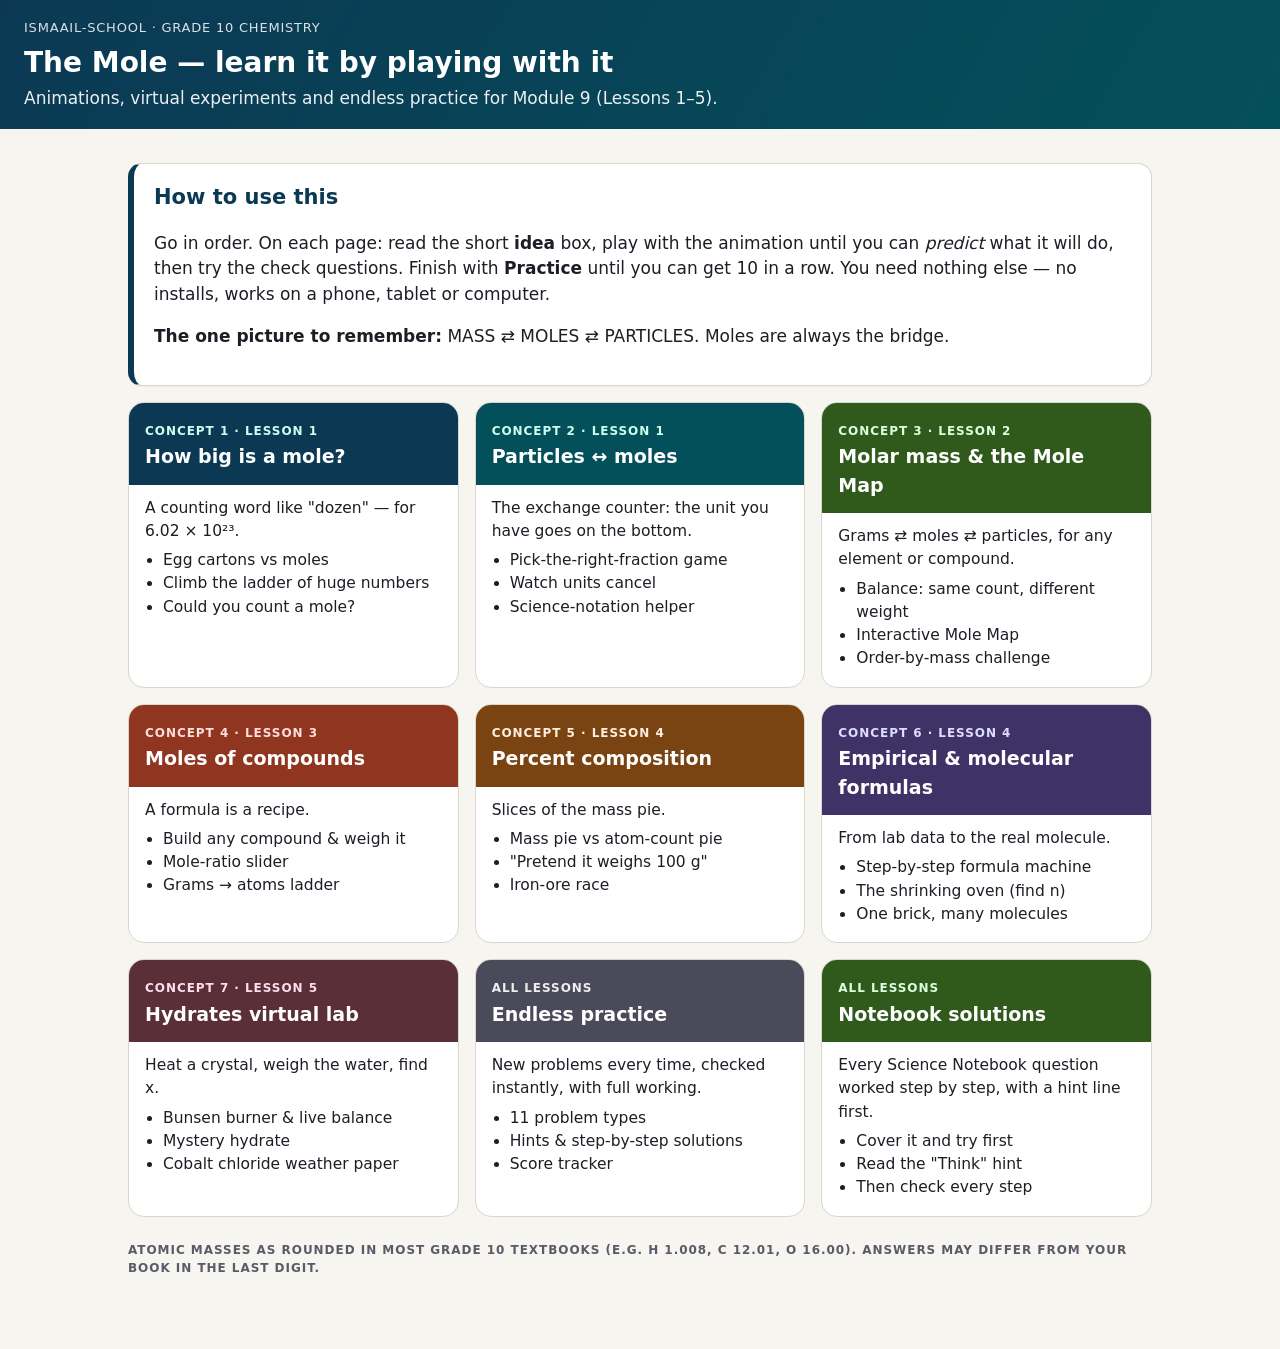
==== Grade 10 Chemistry/index.html @ f4446333 "Add Grade 10 Chemistry: The Mole interactive lessons Eight animated, interactive pages (one per conc" ====
<!DOCTYPE html>
<html lang="en"><head><meta charset="utf-8"><meta name="viewport" content="width=device-width,initial-scale=1">
<title>Grade 10 Chemistry — The Mole (interactive)</title>
<link rel="stylesheet" href="assets/style.css"><style>
.grid{display:grid;grid-template-columns:repeat(auto-fill,minmax(290px,1fr));gap:16px;margin-top:16px}
.tile{display:block;background:#fff;border:1px solid var(--line);border-radius:16px;overflow:hidden;text-decoration:none;color:var(--ink);transition:transform .15s,box-shadow .15s}
.tile:hover{transform:translateY(-3px);box-shadow:0 8px 20px rgba(0,0,0,.08)}
.tile .band{color:#fff;padding:14px 16px}
.tile .band b{font-size:19px;display:block}
.tile .body{padding:12px 16px 16px;font-size:15.5px}
.tile .body ul{margin:6px 0 0;padding-left:18px}
</style></head><body>
<header class="top" style="background:linear-gradient(120deg,#0b3954,#04505a)"><div class="crumb">Ismaail-School · Grade 10 Chemistry</div>
<h1>The Mole — learn it by playing with it</h1><p>Animations, virtual experiments and endless practice for Module 9 (Lessons 1–5).</p></header>
<main>
<section class="card idea"><h2>How to use this</h2>
<p>Go in order. On each page: read the short <b>idea</b> box, play with the animation until you can <i>predict</i> what it will do, then try the check questions. Finish with <b>Practice</b> until you can get 10 in a row. You need nothing else — no installs, works on a phone, tablet or computer.</p>
<p><b>The one picture to remember:</b> MASS ⇄ MOLES ⇄ PARTICLES. Moles are always the bridge.</p></section>
<div class="grid">
<a class="tile" href="1-how-big-is-a-mole.html"><div class="band" style="background:#0b3954"><span class="tag" style="color:#cfe">Concept 1 · Lesson 1</span><b>How big is a mole?</b></div><div class="body">A counting word like "dozen" — for 6.02 × 10²³.<ul><li>Egg cartons vs moles</li><li>Climb the ladder of huge numbers</li><li>Could you count a mole?</li></ul></div></a>
<a class="tile" href="2-particles-and-moles.html"><div class="band" style="background:#04505a"><span class="tag" style="color:#cfe">Concept 2 · Lesson 1</span><b>Particles ↔ moles</b></div><div class="body">The exchange counter: the unit you have goes on the bottom.<ul><li>Pick-the-right-fraction game</li><li>Watch units cancel</li><li>Science-notation helper</li></ul></div></a>
<a class="tile" href="3-mole-map.html"><div class="band" style="background:#2f5a1c"><span class="tag" style="color:#dfd">Concept 3 · Lesson 2</span><b>Molar mass & the Mole Map</b></div><div class="body">Grams ⇄ moles ⇄ particles, for any element or compound.<ul><li>Balance: same count, different weight</li><li>Interactive Mole Map</li><li>Order-by-mass challenge</li></ul></div></a>
<a class="tile" href="4-moles-of-compounds.html"><div class="band" style="background:#8f3520"><span class="tag" style="color:#fdd">Concept 4 · Lesson 3</span><b>Moles of compounds</b></div><div class="body">A formula is a recipe.<ul><li>Build any compound & weigh it</li><li>Mole-ratio slider</li><li>Grams → atoms ladder</li></ul></div></a>
<a class="tile" href="5-percent-composition.html"><div class="band" style="background:#7a4412"><span class="tag" style="color:#fed">Concept 5 · Lesson 4</span><b>Percent composition</b></div><div class="body">Slices of the mass pie.<ul><li>Mass pie vs atom-count pie</li><li>"Pretend it weighs 100 g"</li><li>Iron-ore race</li></ul></div></a>
<a class="tile" href="6-empirical-molecular.html"><div class="band" style="background:#3f3266"><span class="tag" style="color:#ddf">Concept 6 · Lesson 4</span><b>Empirical & molecular formulas</b></div><div class="body">From lab data to the real molecule.<ul><li>Step-by-step formula machine</li><li>The shrinking oven (find n)</li><li>One brick, many molecules</li></ul></div></a>
<a class="tile" href="7-hydrates-lab.html"><div class="band" style="background:#5a2f38"><span class="tag" style="color:#fde">Concept 7 · Lesson 5</span><b>Hydrates virtual lab</b></div><div class="body">Heat a crystal, weigh the water, find x.<ul><li>Bunsen burner & live balance</li><li>Mystery hydrate</li><li>Cobalt chloride weather paper</li></ul></div></a>
<a class="tile" href="8-practice.html"><div class="band" style="background:#4a4a5a"><span class="tag" style="color:#eee">All lessons</span><b>Endless practice</b></div><div class="body">New problems every time, checked instantly, with full working.<ul><li>11 problem types</li><li>Hints & step-by-step solutions</li><li>Score tracker</li></ul></div></a>
<a class="tile" href="Notebook-Solutions.html"><div class="band" style="background:#2f5a1c"><span class="tag" style="color:#dfd">All lessons</span><b>Notebook solutions</b></div><div class="body">Every Science Notebook question worked step by step, with a hint line first.<ul><li>Cover it and try first</li><li>Read the "Think" hint</li><li>Then check every step</li></ul></div></a>
</div>
<p class="tag" style="margin-top:24px">Atomic masses as rounded in most Grade 10 textbooks (e.g. H 1.008, C 12.01, O 16.00). Answers may differ from your book in the last digit.</p>
</main></body></html>
---- Grade 10 Chemistry/assets/style.css ----
:root{
  --navy:#0b3954; --teal:#04505a; --green:#2f5a1c; --rust:#8f3520; --amber:#7a4412; --violet:#3f3266; --plum:#5a2f38; --grey:#4a4a5a;
  --bg:#f7f5f0; --card:#ffffff; --ink:#1d1d26; --muted:#5a5a68; --line:#d9d6cc;
  --accent:var(--navy);
}
*{box-sizing:border-box}
html,body{margin:0}
body{font-family:system-ui,-apple-system,"Segoe UI",Roboto,Carlito,sans-serif;background:var(--bg);color:var(--ink);line-height:1.5;font-size:17px}
a{color:var(--teal)}
header.top{background:var(--accent);color:#fff;padding:18px 24px}
header.top .crumb{font-size:13px;opacity:.85;letter-spacing:.06em;text-transform:uppercase}
header.top .crumb a{color:#fff}
header.top h1{margin:4px 0 2px;font-size:28px}
header.top p{margin:0;opacity:.92}
main{max-width:1060px;margin:0 auto;padding:18px 18px 60px}
.card{background:var(--card);border:1px solid var(--line);border-radius:14px;padding:18px 20px;margin:16px 0;box-shadow:0 1px 2px rgba(0,0,0,.04)}
.card h2{margin:0 0 6px;font-size:21px;color:var(--accent)}
.card h3{margin:12px 0 6px;font-size:17px}
.idea{border-left:6px solid var(--accent);background:#fff}
.hint{background:#fff7e8;border-left:6px solid var(--amber);padding:10px 14px;border-radius:8px;margin:10px 0}
.trap{background:#fdeeee;border-left:6px solid var(--rust);padding:10px 14px;border-radius:8px;margin:10px 0}
.row{display:flex;gap:14px;flex-wrap:wrap;align-items:center}
.grow{flex:1 1 280px}
label{font-weight:600;font-size:15px}
input[type=number],input[type=text],select{font:inherit;padding:8px 10px;border:1.5px solid var(--line);border-radius:8px;background:#fff;min-width:0}
input[type=range]{width:100%;accent-color:var(--accent)}
button{font:inherit;font-weight:600;padding:9px 16px;border-radius:9px;border:0;background:var(--accent);color:#fff;cursor:pointer}
button.ghost{background:#fff;color:var(--accent);border:1.5px solid var(--accent)}
button:disabled{opacity:.45;cursor:default}
button:focus-visible,input:focus-visible,select:focus-visible{outline:3px solid #f0b429;outline-offset:2px}
.big{font-size:30px;font-weight:700;color:var(--accent)}
.mono{font-family:ui-monospace,Menlo,Consolas,monospace}
.steps{counter-reset:s;list-style:none;padding:0;margin:8px 0}
.steps li{counter-increment:s;padding:8px 10px 8px 44px;position:relative;border-radius:8px;margin:5px 0;background:#f3f2ee;opacity:.35;transition:opacity .4s,background .4s}
.steps li::before{content:counter(s);position:absolute;left:10px;top:8px;width:24px;height:24px;border-radius:50%;background:var(--accent);color:#fff;font-size:14px;display:grid;place-items:center;font-weight:700}
.steps li.on{opacity:1;background:#eaf3f7}
.steps li.done{opacity:1}
.frac{display:inline-flex;flex-direction:column;align-items:center;vertical-align:middle;margin:0 4px;line-height:1.15}
.frac>span:first-child{border-bottom:2px solid currentColor;padding:0 4px}
.frac>span:last-child{padding:0 4px}
.cancel{text-decoration:line-through;text-decoration-color:var(--rust);text-decoration-thickness:2.5px}
svg{max-width:100%;height:auto;display:block}
.chips{display:flex;flex-wrap:wrap;gap:6px}
.chip{padding:5px 11px;border-radius:20px;border:1.5px solid var(--accent);background:#fff;color:var(--accent);font-weight:600;cursor:pointer;font-size:15px}
.chip.sel{background:var(--accent);color:#fff}
.ok{color:var(--green);font-weight:700}.bad{color:var(--rust);font-weight:700}
table{border-collapse:collapse;width:100%;font-size:15px}
th,td{border:1px solid var(--line);padding:6px 8px;text-align:left}
th{background:#efede6}
footer.nav{display:flex;justify-content:space-between;gap:10px;margin-top:26px}
footer.nav a{background:#fff;border:1.5px solid var(--line);padding:10px 14px;border-radius:10px;text-decoration:none;font-weight:600}
.tag{display:inline-block;font-size:12px;font-weight:700;letter-spacing:.08em;text-transform:uppercase;color:var(--muted)}
@media (max-width:640px){header.top h1{font-size:23px}.big{font-size:24px}body{font-size:16px}}
@media (prefers-reduced-motion:reduce){*{transition:none!important;animation:none!important}}
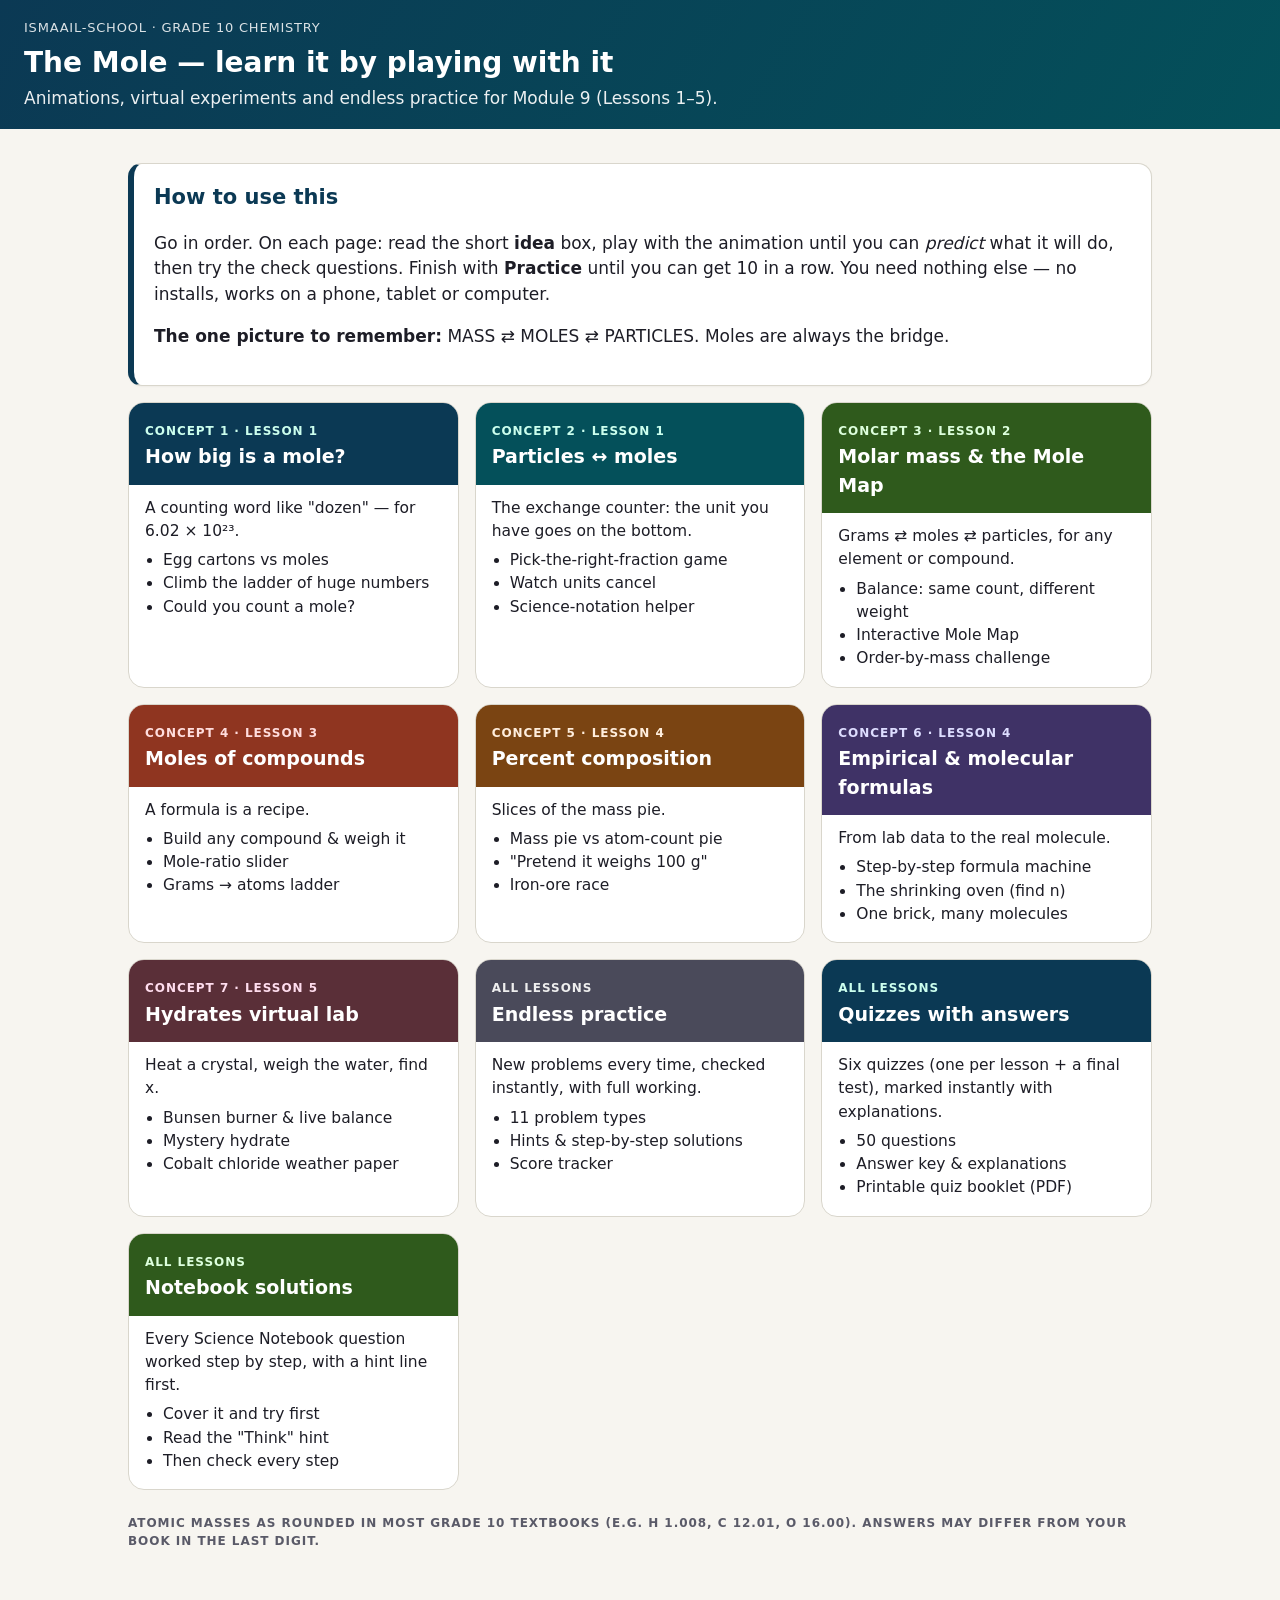
==== commit bd590854: "Add quizzes with answers for The Mole Six quizzes (one per lesson plus a final test, 50 questions) w" ====
--- a/Grade 10 Chemistry/index.html
+++ b/Grade 10 Chemistry/index.html
@@ -25,6 +25,7 @@
 <a class="tile" href="6-empirical-molecular.html"><div class="band" style="background:#3f3266"><span class="tag" style="color:#ddf">Concept 6 · Lesson 4</span><b>Empirical & molecular formulas</b></div><div class="body">From lab data to the real molecule.<ul><li>Step-by-step formula machine</li><li>The shrinking oven (find n)</li><li>One brick, many molecules</li></ul></div></a>
 <a class="tile" href="7-hydrates-lab.html"><div class="band" style="background:#5a2f38"><span class="tag" style="color:#fde">Concept 7 · Lesson 5</span><b>Hydrates virtual lab</b></div><div class="body">Heat a crystal, weigh the water, find x.<ul><li>Bunsen burner & live balance</li><li>Mystery hydrate</li><li>Cobalt chloride weather paper</li></ul></div></a>
 <a class="tile" href="8-practice.html"><div class="band" style="background:#4a4a5a"><span class="tag" style="color:#eee">All lessons</span><b>Endless practice</b></div><div class="body">New problems every time, checked instantly, with full working.<ul><li>11 problem types</li><li>Hints & step-by-step solutions</li><li>Score tracker</li></ul></div></a>
+<a class="tile" href="9-quizzes.html"><div class="band" style="background:#0b3954"><span class="tag" style="color:#cfe">All lessons</span><b>Quizzes with answers</b></div><div class="body">Six quizzes (one per lesson + a final test), marked instantly with explanations.<ul><li>50 questions</li><li>Answer key & explanations</li><li>Printable quiz booklet (PDF)</li></ul></div></a>
 <a class="tile" href="Notebook-Solutions.html"><div class="band" style="background:#2f5a1c"><span class="tag" style="color:#dfd">All lessons</span><b>Notebook solutions</b></div><div class="body">Every Science Notebook question worked step by step, with a hint line first.<ul><li>Cover it and try first</li><li>Read the "Think" hint</li><li>Then check every step</li></ul></div></a>
 </div>
 <p class="tag" style="margin-top:24px">Atomic masses as rounded in most Grade 10 textbooks (e.g. H 1.008, C 12.01, O 16.00). Answers may differ from your book in the last digit.</p>
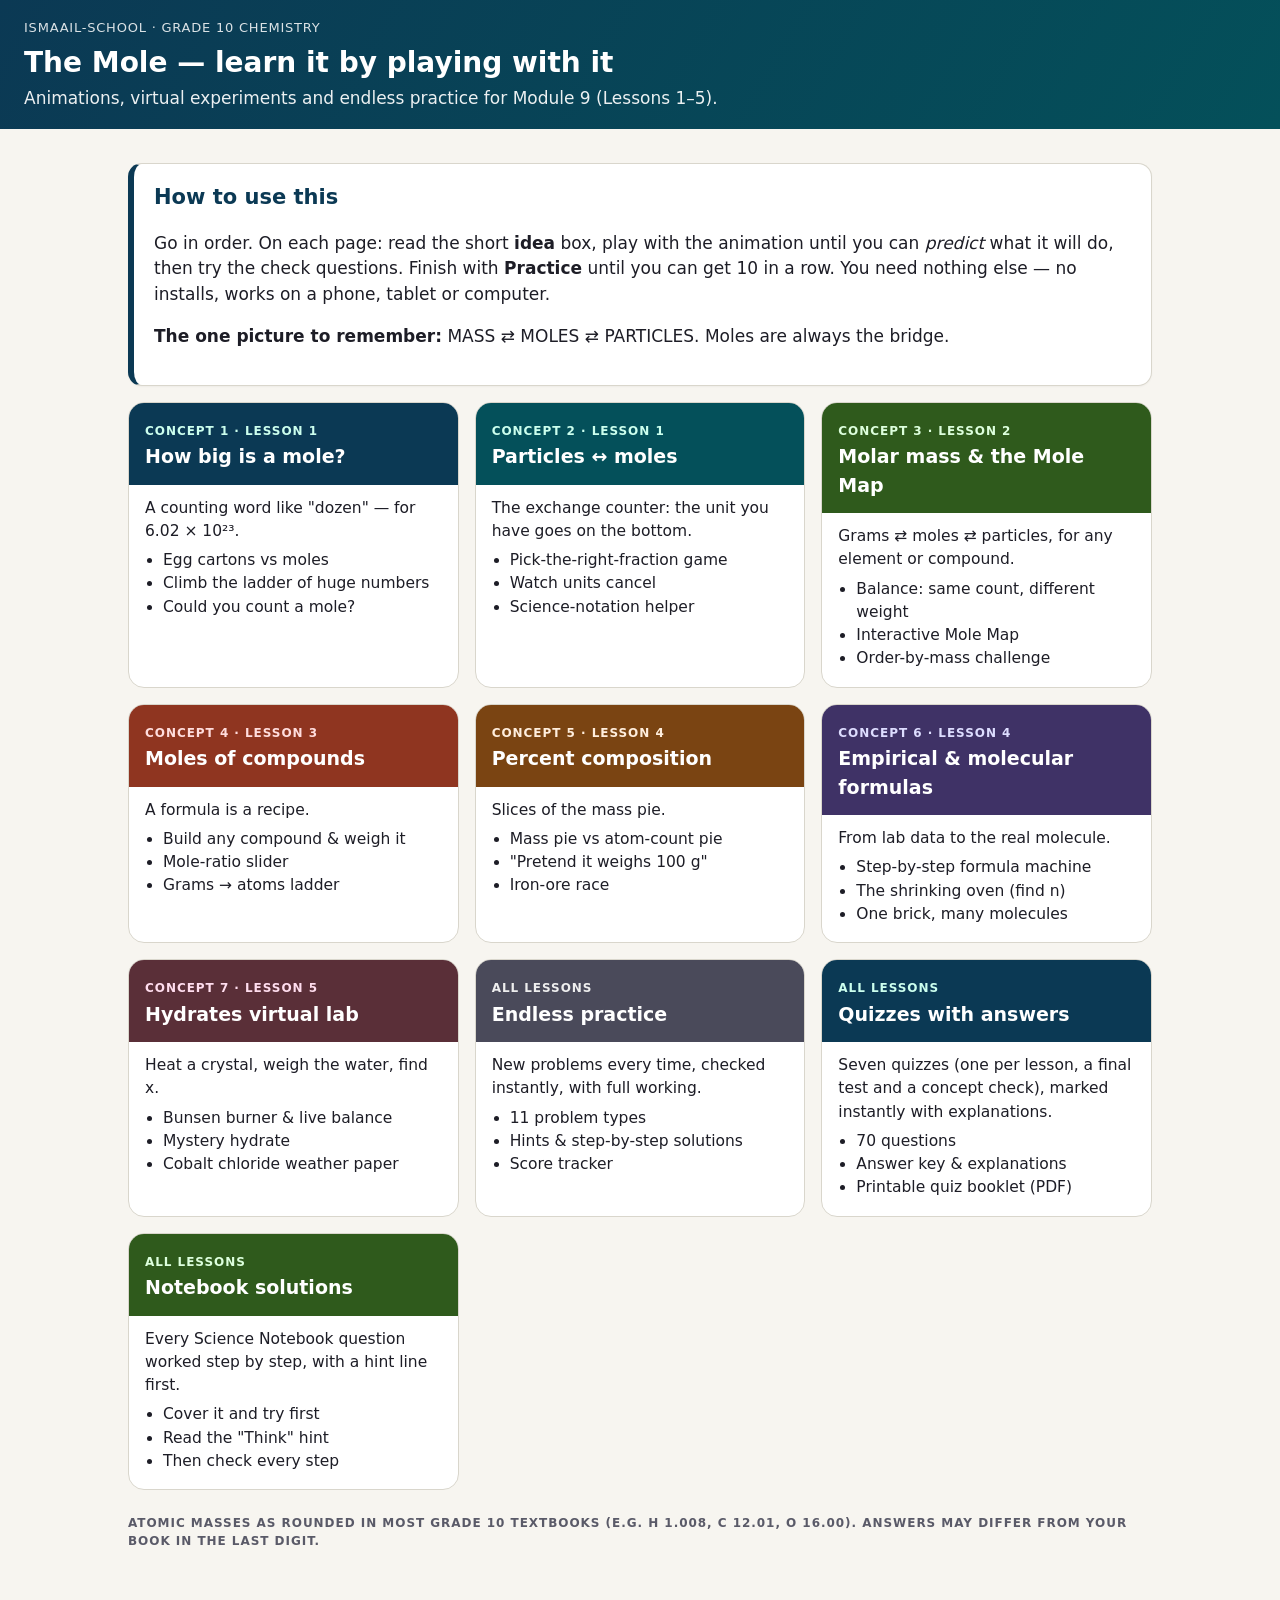
==== commit f1e9ca1f: "Add 20-question Concept Check quiz Covers every concept in The Mole, including the amu-vs-grams trap" ====
--- a/Grade 10 Chemistry/index.html
+++ b/Grade 10 Chemistry/index.html
@@ -25,7 +25,7 @@
 <a class="tile" href="6-empirical-molecular.html"><div class="band" style="background:#3f3266"><span class="tag" style="color:#ddf">Concept 6 · Lesson 4</span><b>Empirical & molecular formulas</b></div><div class="body">From lab data to the real molecule.<ul><li>Step-by-step formula machine</li><li>The shrinking oven (find n)</li><li>One brick, many molecules</li></ul></div></a>
 <a class="tile" href="7-hydrates-lab.html"><div class="band" style="background:#5a2f38"><span class="tag" style="color:#fde">Concept 7 · Lesson 5</span><b>Hydrates virtual lab</b></div><div class="body">Heat a crystal, weigh the water, find x.<ul><li>Bunsen burner & live balance</li><li>Mystery hydrate</li><li>Cobalt chloride weather paper</li></ul></div></a>
 <a class="tile" href="8-practice.html"><div class="band" style="background:#4a4a5a"><span class="tag" style="color:#eee">All lessons</span><b>Endless practice</b></div><div class="body">New problems every time, checked instantly, with full working.<ul><li>11 problem types</li><li>Hints & step-by-step solutions</li><li>Score tracker</li></ul></div></a>
-<a class="tile" href="9-quizzes.html"><div class="band" style="background:#0b3954"><span class="tag" style="color:#cfe">All lessons</span><b>Quizzes with answers</b></div><div class="body">Six quizzes (one per lesson + a final test), marked instantly with explanations.<ul><li>50 questions</li><li>Answer key & explanations</li><li>Printable quiz booklet (PDF)</li></ul></div></a>
+<a class="tile" href="9-quizzes.html"><div class="band" style="background:#0b3954"><span class="tag" style="color:#cfe">All lessons</span><b>Quizzes with answers</b></div><div class="body">Seven quizzes (one per lesson, a final test and a concept check), marked instantly with explanations.<ul><li>70 questions</li><li>Answer key & explanations</li><li>Printable quiz booklet (PDF)</li></ul></div></a>
 <a class="tile" href="Notebook-Solutions.html"><div class="band" style="background:#2f5a1c"><span class="tag" style="color:#dfd">All lessons</span><b>Notebook solutions</b></div><div class="body">Every Science Notebook question worked step by step, with a hint line first.<ul><li>Cover it and try first</li><li>Read the "Think" hint</li><li>Then check every step</li></ul></div></a>
 </div>
 <p class="tag" style="margin-top:24px">Atomic masses as rounded in most Grade 10 textbooks (e.g. H 1.008, C 12.01, O 16.00). Answers may differ from your book in the last digit.</p>
